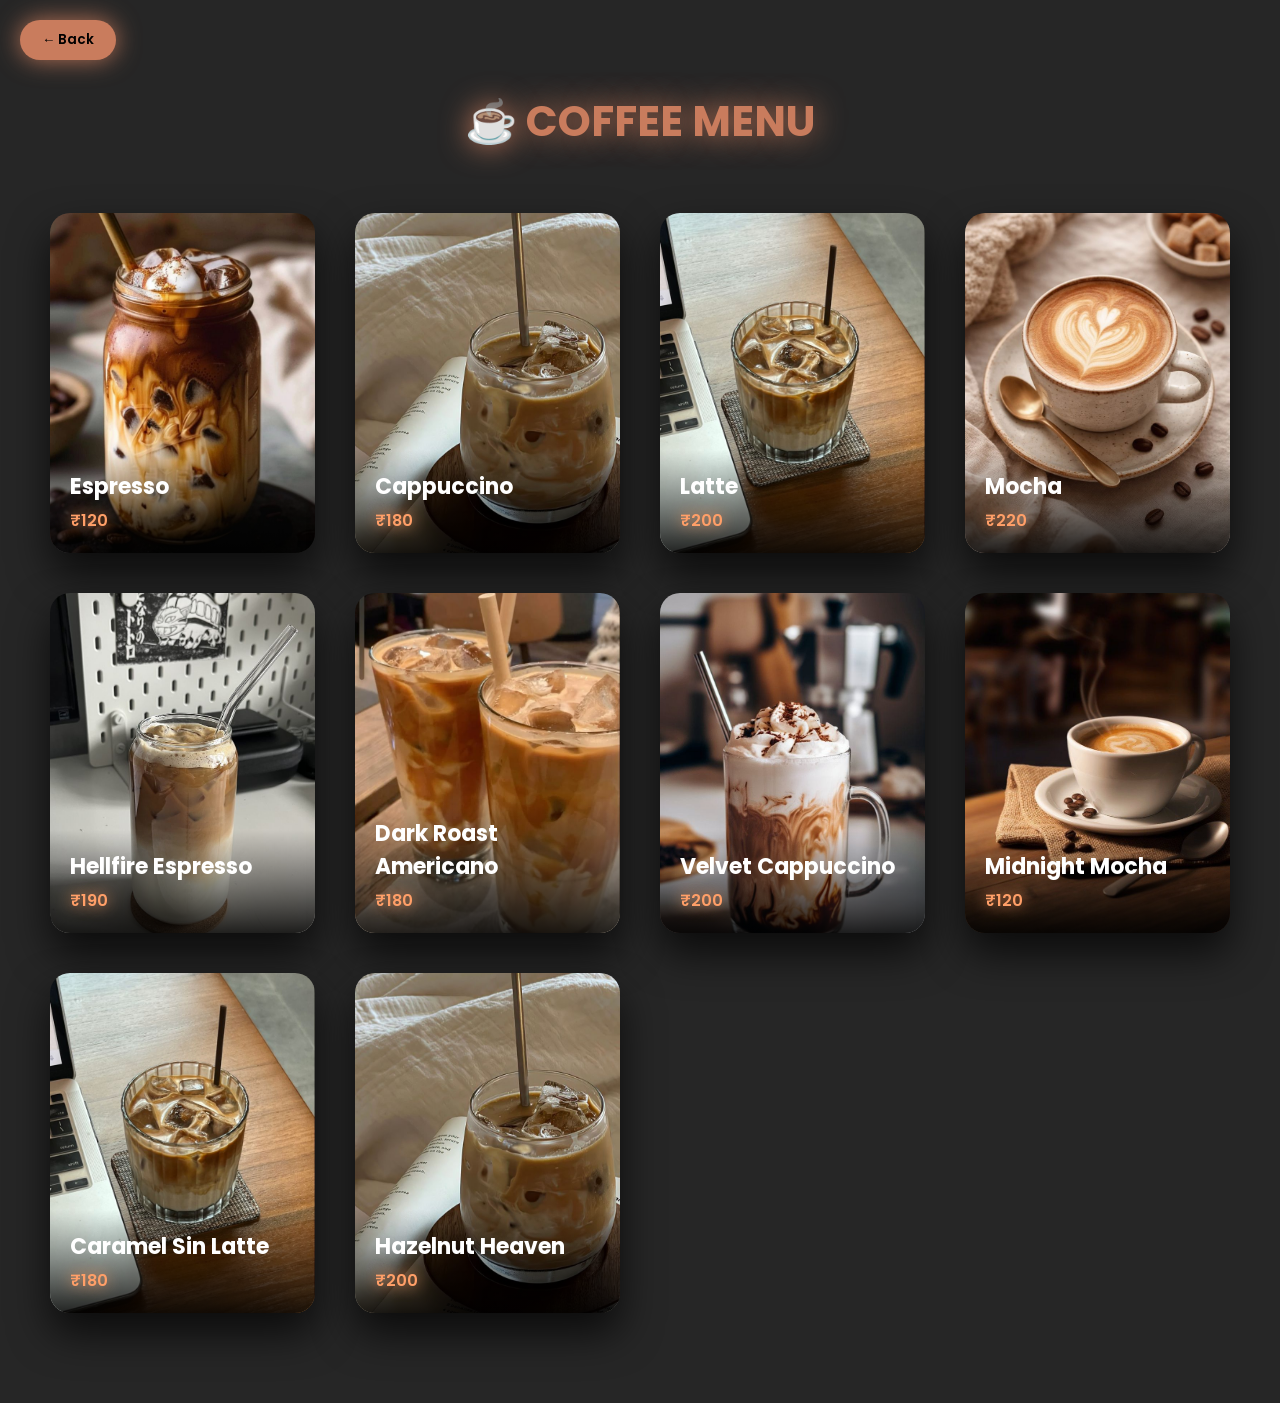
==== coffee.html @ 8f84b6a6 "Add files via upload" ====
<!DOCTYPE html>
<html lang="en">
<head>
<meta charset="UTF-8">
<title>HELL CAFE | Coffee</title>

<link href="https://fonts.googleapis.com/css2?family=Poppins:wght@300;400;600;700&display=swap" rel="stylesheet">

<style>
*{
  margin:0;
  padding:0;
  box-sizing:border-box;
  font-family:'Poppins',sans-serif;
}

body{
  background:url('') center/cover fixed no-repeat; /* PASTE BACKGROUND IMAGE HERE */
  color:#fff;
}

.overlay{
  background:rgba(0,0,0,.85);
  min-height:100vh;
  padding:90px 50px;
}

/* BACK BUTTON */
.back-btn{
  position:fixed;
  top:20px;
  left:20px;
  padding:10px 22px;
  border:none;
  border-radius:25px;
  background:#c97c5d;
  color:#000;
  font-weight:600;
  cursor:pointer;
  box-shadow:0 0 25px rgba(201,124,93,.9);
  transition:.3s;
  z-index:999;
}
.back-btn:hover{
  box-shadow:0 0 45px #ff9f68;
}

/* TITLE */
h1{
  text-align:center;
  font-size:42px;
  margin-bottom:60px;
  color:#c97c5d;
  text-shadow:0 0 30px #c97c5d;
}

/* GRID */
.coffee-grid{
  display:grid;
  grid-template-columns:repeat(auto-fit,minmax(260px,1fr));
  gap:40px;
}

/* CARD */
.coffee-card{
  position:relative;
  border-radius:20px;
  overflow:hidden;
  cursor:pointer;
  box-shadow:0 20px 40px rgba(0,0,0,.7);
  transition:.4s;
}
.coffee-card:hover{
  transform:translateY(-10px) scale(1.03);
  box-shadow:0 30px 60px rgba(201,124,93,.8);
}

.coffee-card img{
  width:100%;
  height:340px;
  object-fit:cover;
}

/* OVERLAY INFO */
.coffee-info{
  position:absolute;
  bottom:0;
  width:100%;
  padding:20px;
  background:linear-gradient(to top,rgba(0,0,0,.85),transparent);
}

.coffee-info h3{
  font-size:22px;
  margin-bottom:5px;
}

.coffee-info span{
  color:#ff9f68;
  font-weight:600;
  text-shadow:0 0 15px #ff9f68;
}

/* MOBILE */
@media(max-width:600px){
  .overlay{padding:80px 20px}
  h1{font-size:32px}
}
@media (max-width: 768px){

  body{
    background-attachment:scroll;
  }

  .overlay,
  .section{
    padding:60px 20px;
  }

  h1{
    font-size:30px;
  }

  .header{
    padding:15px 20px;
  }

  .back-btn{
    padding:8px 16px;
    font-size:14px;
  }

  .menu-card,
  .card{
    border-radius:16px;
  }
}

a, button{
  -webkit-tap-highlight-color:transparent;
}  
html{
  scroll-behavior:smooth;
}
 img{
  max-width:100%;
  display:block;
}
</style>
</head>

<body>

<button class="back-btn" onclick="history.back()">← Back</button>

<div class="overlay">
  <h1>☕ COFFEE MENU</h1>

  <div class="coffee-grid">

    <div class="coffee-card">
      <img src="images/coffee1.jpeg">
      <div class="coffee-info">
        <h3>Espresso</h3>
        <span>₹120</span>
      </div>
    </div>

    <div class="coffee-card">
      <img src="images/coffee2.jpeg">
      <div class="coffee-info">
        <h3>Cappuccino</h3>
        <span>₹180</span>
      </div>
    </div>

    <div class="coffee-card">
      <img src="images/coffee3.jpeg">
      <div class="coffee-info">
        <h3>Latte</h3>
        <span>₹200</span>
      </div>
    </div>

    <div class="coffee-card">
      <img src="images/coffee4.jpeg">
      <div class="coffee-info">
        <h3>Mocha</h3>
        <span>₹220</span>
      </div>
    </div>
     <div class="coffee-card">
      <img src="images/coffee5.jpeg">
      <div class="coffee-info">
        <h3>Hellfire Espresso</h3>
        <span>₹190</span>
      </div>
    </div>

    <div class="coffee-card">
      <img src="images/coffee6.jpeg">
      <div class="coffee-info">
        <h3>Dark Roast Americano</h3>
        <span>₹180</span>
      </div>
    </div>

    <div class="coffee-card">
      <img src="images/coffee7.jpeg">
      <div class="coffee-info">
        <h3>Velvet Cappuccino</h3>
        <span>₹200</span>
      </div>
    </div>
     <div class="coffee-card">
      <img src="images/coffee8.jpeg">
      <div class="coffee-info">
        <h3>Midnight Mocha</h3>
        <span>₹120</span>
      </div>
    </div>

    <div class="coffee-card">
      <img src="images/coffee3.jpeg">
      <div class="coffee-info">
        <h3>Caramel Sin Latte</h3>
        <span>₹180</span>
      </div>
    </div>

    <div class="coffee-card">
      <img src="images/coffee2.jpeg">
      <div class="coffee-info">
        <h3>Hazelnut Heaven</h3>
        <span>₹200</span>
      </div>
    </div>

  </div>
</div>

</body>
</html>
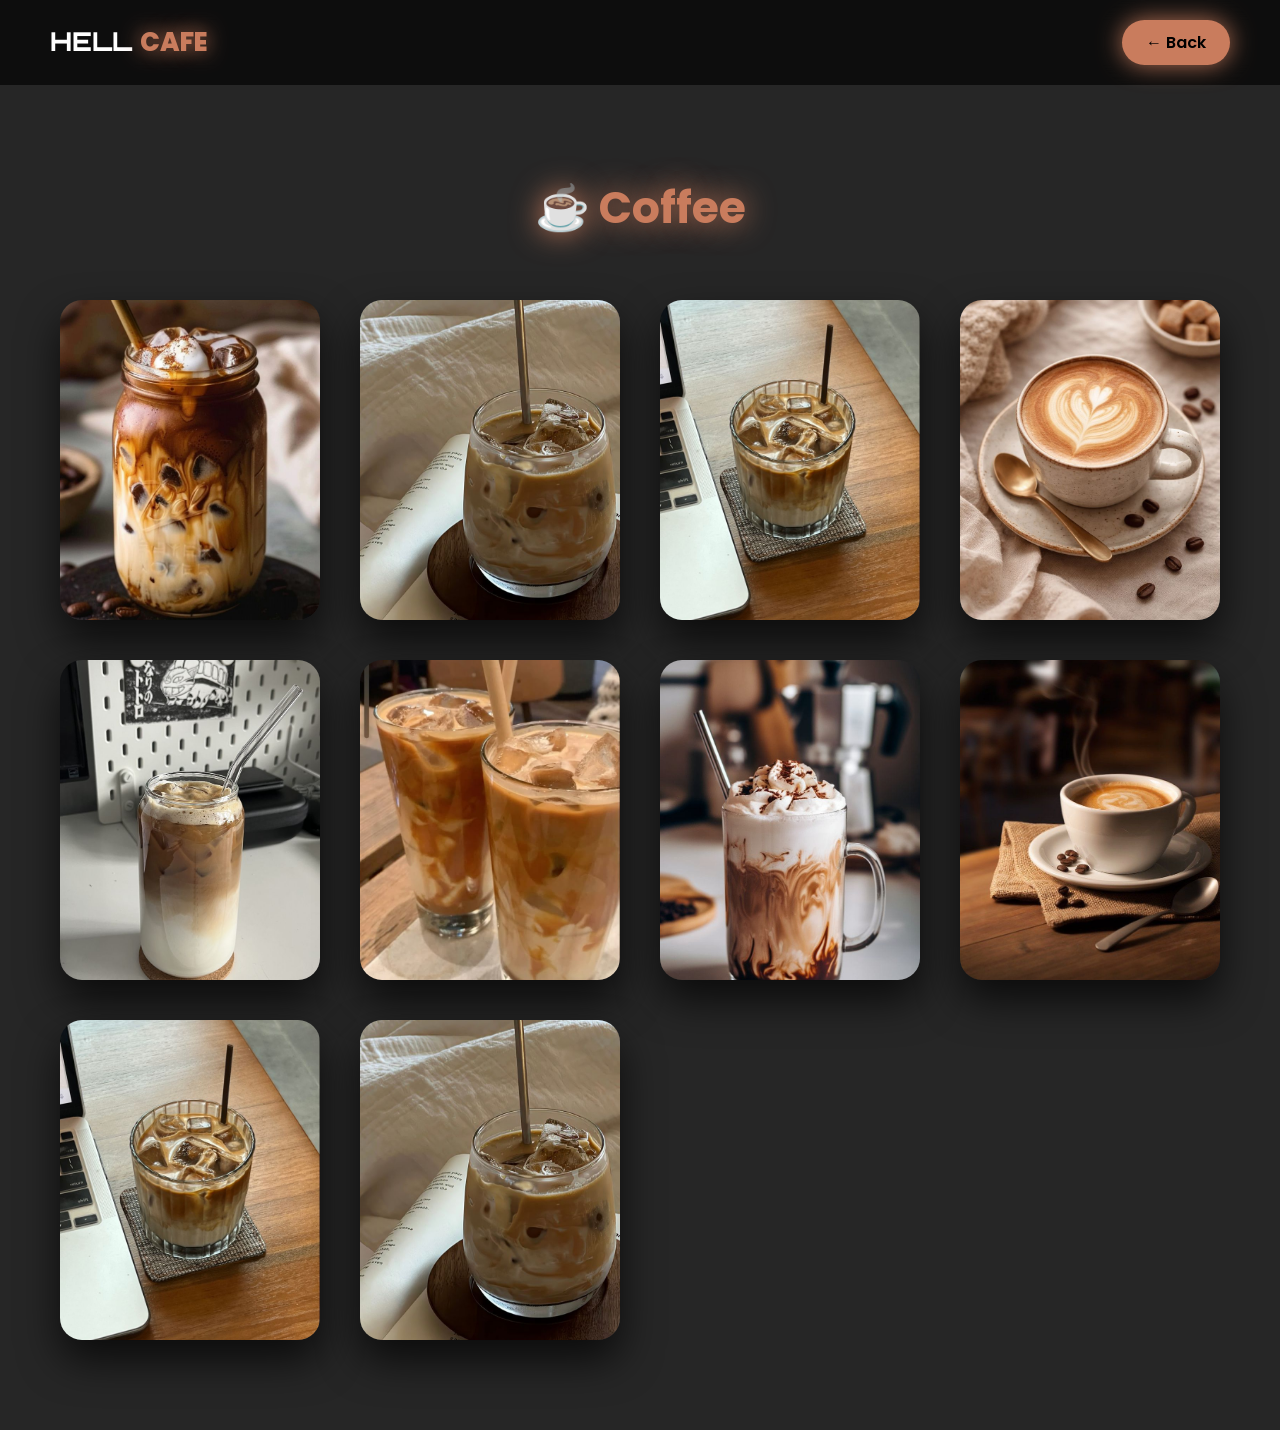
==== commit 00738808: "Add files via upload" ====
--- a/coffee.html
+++ b/coffee.html
@@ -2,242 +2,262 @@
 <html lang="en">
 <head>
 <meta charset="UTF-8">
+<meta name="viewport" content="width=device-width, initial-scale=1.0">
 <title>HELL CAFE | Coffee</title>
 
-<link href="https://fonts.googleapis.com/css2?family=Poppins:wght@300;400;600;700&display=swap" rel="stylesheet">
+<link href="https://fonts.googleapis.com/css2?family=Orbitron:wght@600;800&family=Poppins:wght@300;400;600&display=swap" rel="stylesheet">
 
 <style>
+
 *{
-  margin:0;
-  padding:0;
-  box-sizing:border-box;
-  font-family:'Poppins',sans-serif;
+margin:0;
+padding:0;
+box-sizing:border-box;
+font-family:'Poppins',sans-serif;
 }
 
 body{
-  background:url('') center/cover fixed no-repeat; /* PASTE BACKGROUND IMAGE HERE */
-  color:#fff;
-}
-
-.overlay{
-  background:rgba(0,0,0,.85);
-  min-height:100vh;
-  padding:90px 50px;
-}
-
-/* BACK BUTTON */
-.back-btn{
-  position:fixed;
-  top:20px;
-  left:20px;
-  padding:10px 22px;
-  border:none;
-  border-radius:25px;
-  background:#c97c5d;
-  color:#000;
-  font-weight:600;
-  cursor:pointer;
-  box-shadow:0 0 25px rgba(201,124,93,.9);
-  transition:.3s;
-  z-index:999;
-}
-.back-btn:hover{
-  box-shadow:0 0 45px #ff9f68;
-}
-
-/* TITLE */
-h1{
-  text-align:center;
-  font-size:42px;
-  margin-bottom:60px;
-  color:#c97c5d;
-  text-shadow:0 0 30px #c97c5d;
+min-height:100vh;
+background:
+linear-gradient(rgba(0,0,0,.85),rgba(0,0,0,.85)),
+url('');
+background-size:cover;
+background-position:center;
+color:#fff;
+}
+
+/* HEADER */
+
+.header{
+position:sticky;
+top:0;
+z-index:999;
+display:flex;
+justify-content:space-between;
+align-items:center;
+padding:20px 50px;
+background:rgba(0,0,0,.65);
+backdrop-filter:blur(10px);
+}
+
+.logo{
+font-family:'Orbitron',sans-serif;
+font-size:26px;
+font-weight:800;
+}
+
+.logo span{
+color:#c97c5d;
+text-shadow:0 0 20px #c97c5d;
+}
+
+.header a{
+text-decoration:none;
+padding:10px 24px;
+border-radius:25px;
+background:#c97c5d;
+color:#000;
+font-weight:600;
+box-shadow:0 0 25px rgba(201,124,93,.9);
+transition:.3s;
+}
+
+.header a:hover{
+box-shadow:0 0 45px #ff9f68;
+transform:scale(1.05);
+}
+
+/* SECTION */
+
+.section{
+padding:90px 60px;
+text-align:center;
+}
+
+.section h1{
+font-size:44px;
+margin-bottom:60px;
+color:#c97c5d;
+text-shadow:0 0 30px #c97c5d;
 }
 
 /* GRID */
-.coffee-grid{
-  display:grid;
-  grid-template-columns:repeat(auto-fit,minmax(260px,1fr));
-  gap:40px;
+
+.grid{
+display:grid;
+grid-template-columns:repeat(auto-fit,minmax(250px,1fr));
+gap:40px;
+max-width:1200px;
+margin:auto;
 }
 
 /* CARD */
-.coffee-card{
-  position:relative;
-  border-radius:20px;
-  overflow:hidden;
-  cursor:pointer;
-  box-shadow:0 20px 40px rgba(0,0,0,.7);
-  transition:.4s;
-}
-.coffee-card:hover{
-  transform:translateY(-10px) scale(1.03);
-  box-shadow:0 30px 60px rgba(201,124,93,.8);
-}
-
-.coffee-card img{
-  width:100%;
-  height:340px;
-  object-fit:cover;
-}
-
-/* OVERLAY INFO */
-.coffee-info{
-  position:absolute;
-  bottom:0;
-  width:100%;
-  padding:20px;
-  background:linear-gradient(to top,rgba(0,0,0,.85),transparent);
-}
-
-.coffee-info h3{
-  font-size:22px;
-  margin-bottom:5px;
-}
-
-.coffee-info span{
-  color:#ff9f68;
-  font-weight:600;
-  text-shadow:0 0 15px #ff9f68;
+
+.card{
+position:relative;
+height:320px;
+border-radius:22px;
+overflow:hidden;
+cursor:pointer;
+box-shadow:0 20px 40px rgba(0,0,0,.7);
+transition:.45s;
+}
+
+.card:hover{
+transform:translateY(-12px) scale(1.04);
+box-shadow:0 35px 70px rgba(201,124,93,.85);
+}
+
+.card img{
+width:100%;
+height:100%;
+object-fit:cover;
+transition:.6s;
+}
+
+.card:hover img{
+transform:scale(1.15);
+}
+
+.card-info{
+position:absolute;
+bottom:-100%;
+width:100%;
+padding:22px;
+background:linear-gradient(to top,rgba(0,0,0,.9),transparent);
+transition:.45s;
+}
+
+.card:hover .card-info{
+bottom:0;
+}
+
+.card-info h4{
+font-size:22px;
+margin-bottom:6px;
+}
+
+.card-info span{
+color:#ff9f68;
+font-weight:600;
+text-shadow:0 0 15px #ff9f68;
 }
 
 /* MOBILE */
-@media(max-width:600px){
-  .overlay{padding:80px 20px}
-  h1{font-size:32px}
-}
-@media (max-width: 768px){
-
-  body{
-    background-attachment:scroll;
-  }
-
-  .overlay,
-  .section{
-    padding:60px 20px;
-  }
-
-  h1{
-    font-size:30px;
-  }
-
-  .header{
-    padding:15px 20px;
-  }
-
-  .back-btn{
-    padding:8px 16px;
-    font-size:14px;
-  }
-
-  .menu-card,
-  .card{
-    border-radius:16px;
-  }
-}
-
-a, button{
-  -webkit-tap-highlight-color:transparent;
-}  
-html{
-  scroll-behavior:smooth;
-}
- img{
-  max-width:100%;
-  display:block;
-}
+
+@media(max-width:700px){
+
+.header{
+flex-direction:column;
+gap:15px;
+padding:20px;
+}
+
+.section{padding:80px 20px}
+
+.section h1{font-size:34px}
+
+}
+
 </style>
 </head>
 
 <body>
 
-<button class="back-btn" onclick="history.back()">← Back</button>
-
-<div class="overlay">
-  <h1>☕ COFFEE MENU</h1>
-
-  <div class="coffee-grid">
-
-    <div class="coffee-card">
-      <img src="images/coffee1.jpeg">
-      <div class="coffee-info">
-        <h3>Espresso</h3>
-        <span>₹120</span>
-      </div>
-    </div>
-
-    <div class="coffee-card">
-      <img src="images/coffee2.jpeg">
-      <div class="coffee-info">
-        <h3>Cappuccino</h3>
-        <span>₹180</span>
-      </div>
-    </div>
-
-    <div class="coffee-card">
-      <img src="images/coffee3.jpeg">
-      <div class="coffee-info">
-        <h3>Latte</h3>
-        <span>₹200</span>
-      </div>
-    </div>
-
-    <div class="coffee-card">
-      <img src="images/coffee4.jpeg">
-      <div class="coffee-info">
-        <h3>Mocha</h3>
-        <span>₹220</span>
-      </div>
-    </div>
-     <div class="coffee-card">
-      <img src="images/coffee5.jpeg">
-      <div class="coffee-info">
-        <h3>Hellfire Espresso</h3>
-        <span>₹190</span>
-      </div>
-    </div>
-
-    <div class="coffee-card">
-      <img src="images/coffee6.jpeg">
-      <div class="coffee-info">
-        <h3>Dark Roast Americano</h3>
-        <span>₹180</span>
-      </div>
-    </div>
-
-    <div class="coffee-card">
-      <img src="images/coffee7.jpeg">
-      <div class="coffee-info">
-        <h3>Velvet Cappuccino</h3>
-        <span>₹200</span>
-      </div>
-    </div>
-     <div class="coffee-card">
-      <img src="images/coffee8.jpeg">
-      <div class="coffee-info">
-        <h3>Midnight Mocha</h3>
-        <span>₹120</span>
-      </div>
-    </div>
-
-    <div class="coffee-card">
-      <img src="images/coffee3.jpeg">
-      <div class="coffee-info">
-        <h3>Caramel Sin Latte</h3>
-        <span>₹180</span>
-      </div>
-    </div>
-
-    <div class="coffee-card">
-      <img src="images/coffee2.jpeg">
-      <div class="coffee-info">
-        <h3>Hazelnut Heaven</h3>
-        <span>₹200</span>
-      </div>
-    </div>
-
-  </div>
-</div>
+<div class="header">
+<div class="logo">HELL <span>CAFE</span></div>
+<a href="menu.html">← Back</a>
+</div>
+
+<section class="section">
+
+<h1>☕ Coffee</h1>
+
+<div class="grid">
+
+<div class="card">
+<img src="images/coffee1.jpeg">
+<div class="card-info">
+<h4>Espresso</h4>
+<span>₹120</span>
+</div>
+</div>
+
+<div class="card">
+<img src="images/coffee2.jpeg">
+<div class="card-info">
+<h4>Cappuccino</h4>
+<span>₹180</span>
+</div>
+</div>
+
+<div class="card">
+<img src="images/coffee3.jpeg">
+<div class="card-info">
+<h4>Latte</h4>
+<span>₹200</span>
+</div>
+</div>
+
+<div class="card">
+<img src="images/coffee4.jpeg">
+<div class="card-info">
+<h4>Mocha</h4>
+<span>₹220</span>
+</div>
+</div>
+
+<div class="card">
+<img src="images/coffee5.jpeg">
+<div class="card-info">
+<h4>Hellfire Espresso</h4>
+<span>₹190</span>
+</div>
+</div>
+
+<div class="card">
+<img src="images/coffee6.jpeg">
+<div class="card-info">
+<h4>Dark Roast Americano</h4>
+<span>₹180</span>
+</div>
+</div>
+
+<div class="card">
+<img src="images/coffee7.jpeg">
+<div class="card-info">
+<h4>Velvet Cappuccino</h4>
+<span>₹200</span>
+</div>
+</div>
+
+<div class="card">
+<img src="images/coffee8.jpeg">
+<div class="card-info">
+<h4>Midnight Mocha</h4>
+<span>₹120</span>
+</div>
+</div>
+
+<div class="card">
+<img src="images/coffee3.jpeg">
+<div class="card-info">
+<h4>Caramel Sin Latte</h4>
+<span>₹180</span>
+</div>
+</div>
+
+<div class="card">
+<img src="images/coffee2.jpeg">
+<div class="card-info">
+<h4>Hazelnut Heaven</h4>
+<span>₹200</span>
+</div>
+</div>
+
+</div>
+
+</section>
 
 </body>
-</html>
+</html>
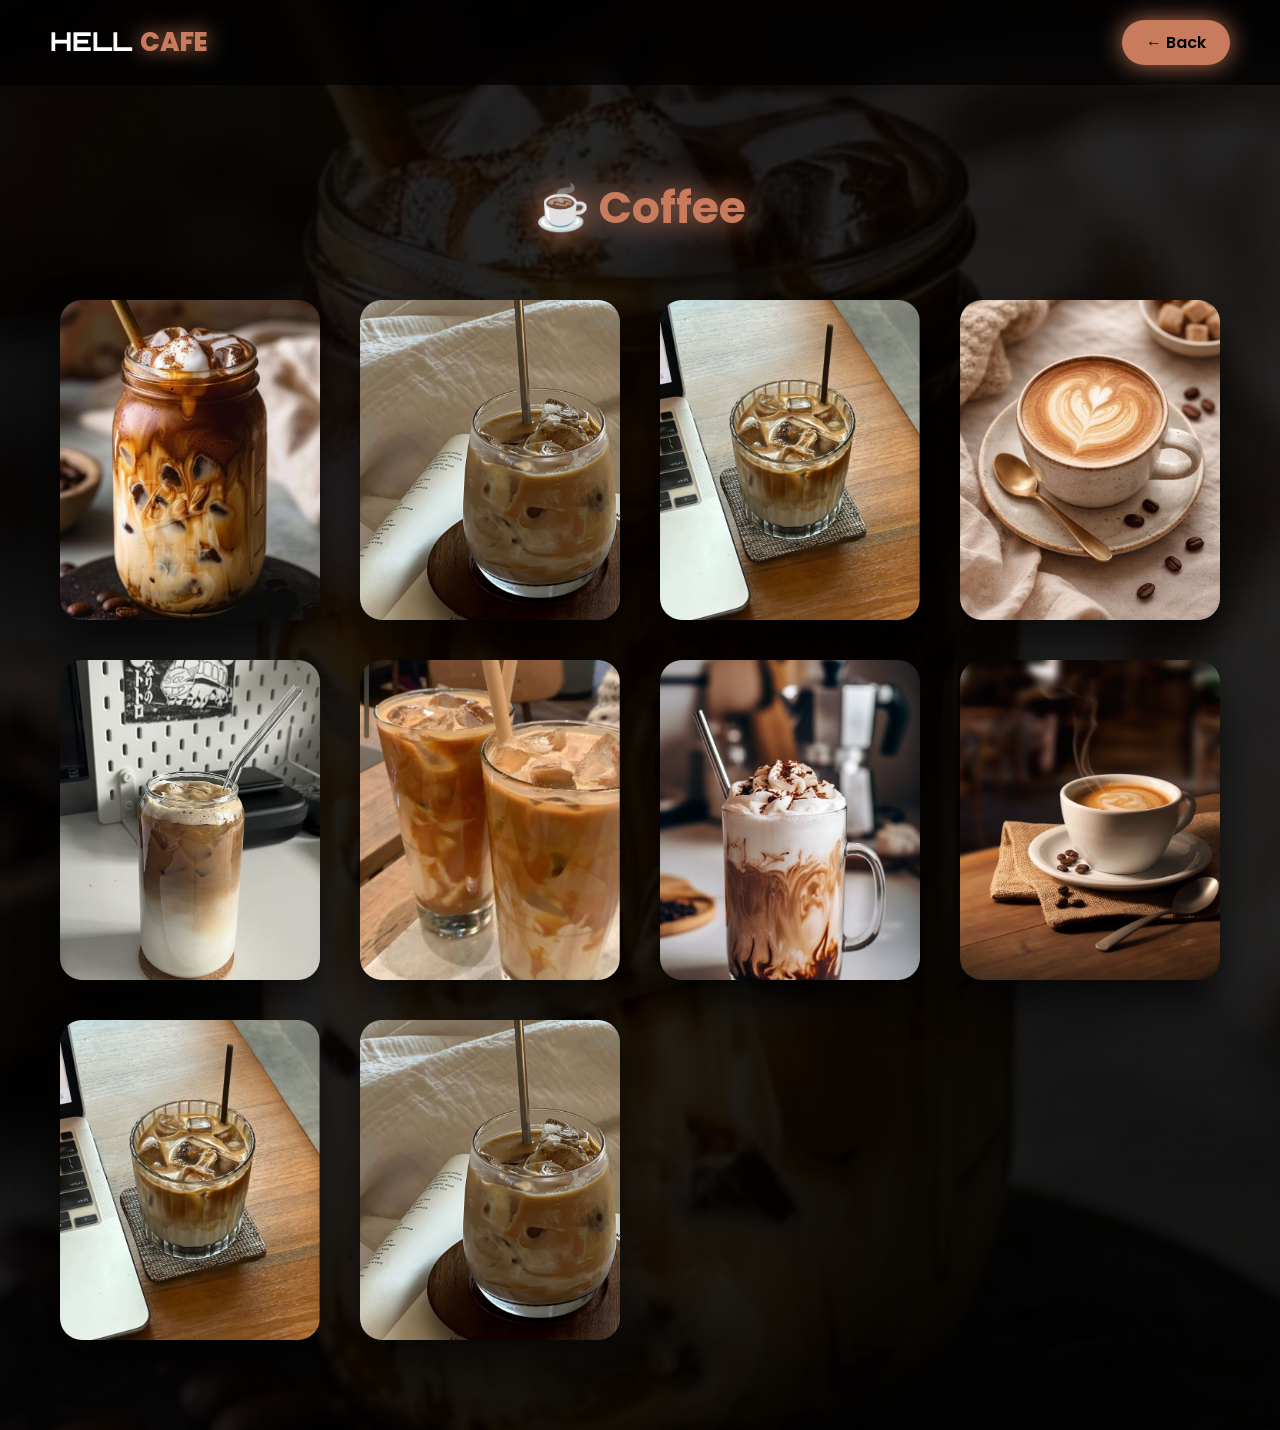
==== commit 89b4f2d6: "Fix HTML structure and improve styling" ====
--- a/coffee.html
+++ b/coffee.html
@@ -20,7 +20,7 @@
 min-height:100vh;
 background:
 linear-gradient(rgba(0,0,0,.85),rgba(0,0,0,.85)),
-url('');
+url('images/coffee1.jpeg');
 background-size:cover;
 background-position:center;
 color:#fff;
@@ -260,4 +260,5 @@
 </section>
 
 </body>
-</html>+
+</html>
